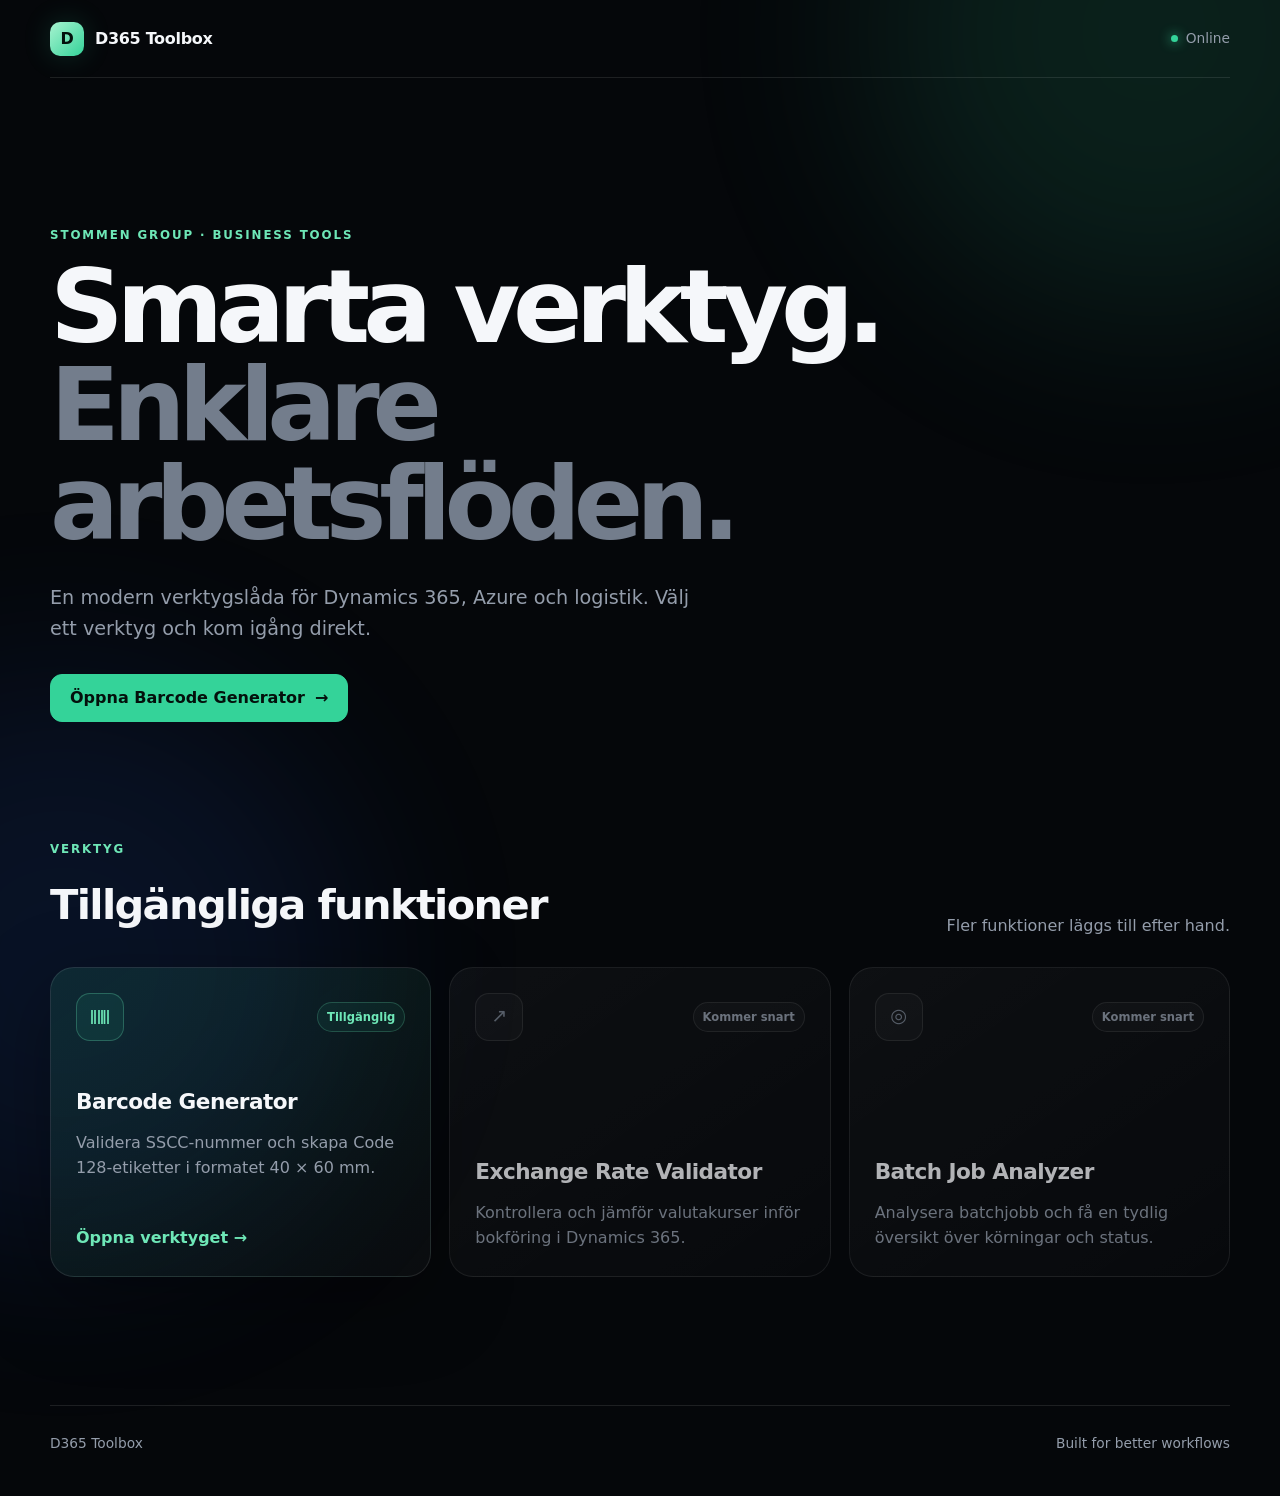
==== index.html @ 29e322dd "Add files via upload" ====
<!doctype html>
<html lang="sv">
<head>
  <meta charset="utf-8">
  <meta name="viewport" content="width=device-width, initial-scale=1">
  <meta name="theme-color" content="#05070a">
  <meta name="description" content="D365 Toolbox med praktiska verktyg för Dynamics 365 och logistik.">
  <title>D365 Toolbox</title>
  <link rel="stylesheet" href="site.css">
</head>
<body>
  <div class="ambient ambient-one" aria-hidden="true"></div>
  <div class="ambient ambient-two" aria-hidden="true"></div>

  <header class="site-header">
    <a class="brand" href="index.html" aria-label="D365 Toolbox startsida">
      <span class="brand-mark">D</span>
      <span>D365 Toolbox</span>
    </a>
    <span class="status"><span class="status-dot"></span>Online</span>
  </header>

  <main>
    <section class="hero">
      <p class="eyebrow">Stommen Group · Business tools</p>
      <h1>Smarta verktyg.<br><span>Enklare arbetsflöden.</span></h1>
      <p class="hero-copy">En modern verktygslåda för Dynamics 365, Azure och logistik. Välj ett verktyg och kom igång direkt.</p>
      <a class="primary-link" href="barcode.html">Öppna Barcode Generator <span aria-hidden="true">→</span></a>
    </section>

    <section class="tools-section" aria-labelledby="tools-heading">
      <div class="section-heading">
        <div>
          <p class="eyebrow">Verktyg</p>
          <h2 id="tools-heading">Tillgängliga funktioner</h2>
        </div>
        <p>Fler funktioner läggs till efter hand.</p>
      </div>

      <div class="tool-grid">
        <a class="tool-card featured" href="barcode.html">
          <div class="card-top">
            <span class="tool-icon" aria-hidden="true">
              <svg viewBox="0 0 24 24"><path d="M4 5v14M7 5v14M11 5v14M14 5v14M16.5 5v14M20 5v14"/></svg>
            </span>
            <span class="availability">Tillgänglig</span>
          </div>
          <div>
            <h3>Barcode Generator</h3>
            <p>Validera SSCC-nummer och skapa Code 128-etiketter i formatet 40 × 60 mm.</p>
          </div>
          <span class="card-action">Öppna verktyget <span aria-hidden="true">→</span></span>
        </a>

        <article class="tool-card muted-card" aria-label="Exchange Rate Validator kommer snart">
          <div class="card-top">
            <span class="tool-icon dim" aria-hidden="true">↗</span>
            <span class="availability coming">Kommer snart</span>
          </div>
          <div>
            <h3>Exchange Rate Validator</h3>
            <p>Kontrollera och jämför valutakurser inför bokföring i Dynamics 365.</p>
          </div>
        </article>

        <article class="tool-card muted-card" aria-label="Batch Job Analyzer kommer snart">
          <div class="card-top">
            <span class="tool-icon dim" aria-hidden="true">◎</span>
            <span class="availability coming">Kommer snart</span>
          </div>
          <div>
            <h3>Batch Job Analyzer</h3>
            <p>Analysera batchjobb och få en tydlig översikt över körningar och status.</p>
          </div>
        </article>
      </div>
    </section>
  </main>

  <footer class="site-footer">
    <span>D365 Toolbox</span>
    <span>Built for better workflows</span>
  </footer>
</body>
</html>
---- site.css ----
:root {
  color-scheme: dark;
  --bg: #05070a;
  --surface: rgba(15, 19, 25, .78);
  --surface-solid: #0f1319;
  --surface-hover: #151b23;
  --text: #f5f7fa;
  --muted: #949dab;
  --line: rgba(255, 255, 255, .1);
  --accent: #6ee7b7;
  --accent-strong: #34d399;
  --accent-dark: #04140e;
  --danger: #fb7185;
  --success: #6ee7b7;
  --radius-lg: 24px;
  --radius-md: 16px;
  --shadow: 0 24px 80px rgba(0, 0, 0, .35);
  font-family: Inter, ui-sans-serif, system-ui, -apple-system, BlinkMacSystemFont, "Segoe UI", sans-serif;
}

* { box-sizing: border-box; }
html { scroll-behavior: smooth; }
body {
  margin: 0;
  min-height: 100vh;
  overflow-x: hidden;
  background: var(--bg);
  color: var(--text);
  line-height: 1.6;
}
a { color: inherit; }
button, input { font: inherit; }
button, a { -webkit-tap-highlight-color: transparent; }

.ambient {
  position: fixed;
  z-index: -1;
  width: 36rem;
  height: 36rem;
  border-radius: 50%;
  filter: blur(100px);
  opacity: .12;
  pointer-events: none;
}
.ambient-one { top: -16rem; right: -10rem; background: #34d399; }
.ambient-two { bottom: -22rem; left: -14rem; background: #2563eb; }

.site-header,
.site-footer,
main {
  width: min(1180px, calc(100% - 40px));
  margin-inline: auto;
}

.site-header {
  min-height: 78px;
  display: flex;
  align-items: center;
  justify-content: space-between;
  border-bottom: 1px solid var(--line);
}
.brand {
  display: inline-flex;
  align-items: center;
  gap: 11px;
  text-decoration: none;
  font-weight: 750;
  letter-spacing: -.02em;
}
.brand-mark {
  width: 34px;
  height: 34px;
  display: grid;
  place-items: center;
  border-radius: 10px;
  color: #03110c;
  background: linear-gradient(135deg, #a7f3d0, #34d399);
  box-shadow: 0 0 28px rgba(52, 211, 153, .18);
}
.status {
  display: inline-flex;
  align-items: center;
  gap: 8px;
  color: var(--muted);
  font-size: .86rem;
}
.status-dot {
  width: 7px;
  height: 7px;
  border-radius: 50%;
  background: var(--accent-strong);
  box-shadow: 0 0 12px var(--accent-strong);
}

.hero { padding: clamp(76px, 12vw, 148px) 0 clamp(70px, 10vw, 118px); }
.eyebrow {
  margin: 0 0 13px;
  color: var(--accent);
  font-size: .74rem;
  font-weight: 800;
  letter-spacing: .16em;
  text-transform: uppercase;
}
.hero h1 {
  max-width: 880px;
  margin: 0;
  font-size: clamp(3rem, 8vw, 6.8rem);
  line-height: .96;
  letter-spacing: -.07em;
}
.hero h1 span { color: #737d8c; }
.hero-copy {
  max-width: 650px;
  margin: 30px 0;
  color: var(--muted);
  font-size: clamp(1rem, 2vw, 1.2rem);
}
.primary-link,
.button {
  min-height: 48px;
  display: inline-flex;
  align-items: center;
  justify-content: center;
  gap: 10px;
  padding: 0 19px;
  border: 1px solid var(--accent-strong);
  border-radius: 12px;
  background: var(--accent-strong);
  color: #04100c;
  font-weight: 800;
  text-decoration: none;
  cursor: pointer;
  transition: transform .2s ease, background .2s ease, border-color .2s ease;
}
.primary-link:hover,
.button:hover { transform: translateY(-2px); background: #6ee7b7; }

.tools-section { padding: 0 0 clamp(80px, 10vw, 130px); }
.section-heading {
  display: flex;
  align-items: end;
  justify-content: space-between;
  gap: 30px;
  margin-bottom: 28px;
}
.section-heading h2 { margin: 0; font-size: clamp(1.8rem, 4vw, 2.6rem); letter-spacing: -.04em; }
.section-heading > p { max-width: 330px; margin: 0; color: var(--muted); }
.tool-grid { display: grid; grid-template-columns: repeat(3, 1fr); gap: 18px; }
.tool-card {
  min-height: 310px;
  display: flex;
  flex-direction: column;
  justify-content: space-between;
  padding: 25px;
  border: 1px solid var(--line);
  border-radius: var(--radius-lg);
  background: linear-gradient(145deg, rgba(255,255,255,.055), rgba(255,255,255,.018));
  box-shadow: var(--shadow);
  text-decoration: none;
  transition: transform .24s ease, border-color .24s ease, background .24s ease;
}
a.tool-card:hover { transform: translateY(-6px); border-color: rgba(110, 231, 183, .48); background: var(--surface-hover); }
.featured { background: linear-gradient(145deg, rgba(52,211,153,.12), rgba(255,255,255,.025)); }
.card-top { display: flex; align-items: center; justify-content: space-between; gap: 12px; }
.tool-icon {
  width: 48px;
  height: 48px;
  display: grid;
  place-items: center;
  border: 1px solid rgba(110,231,183,.28);
  border-radius: 14px;
  background: rgba(52,211,153,.09);
  color: var(--accent);
  font-size: 1.2rem;
}
.tool-icon svg { width: 24px; height: 24px; fill: none; stroke: currentColor; stroke-width: 1.7; }
.tool-icon.dim { color: #77808e; border-color: var(--line); background: rgba(255,255,255,.03); }
.availability {
  padding: 5px 9px;
  border: 1px solid rgba(110,231,183,.22);
  border-radius: 999px;
  color: var(--accent);
  background: rgba(52,211,153,.07);
  font-size: .72rem;
  font-weight: 800;
}
.availability.coming { color: var(--muted); border-color: var(--line); background: rgba(255,255,255,.03); }
.tool-card h3 { margin: 0 0 10px; font-size: 1.35rem; letter-spacing: -.025em; }
.tool-card p { margin: 0; color: var(--muted); }
.card-action { color: var(--accent); font-weight: 750; }
.muted-card { opacity: .72; box-shadow: none; }

.site-footer {
  padding: 26px 0 42px;
  display: flex;
  justify-content: space-between;
  gap: 20px;
  border-top: 1px solid var(--line);
  color: var(--muted);
  font-size: .86rem;
}

/* Barcode page */
.tool-main { padding: clamp(44px, 8vw, 86px) 0 90px; }
.back-link { display: inline-flex; gap: 8px; margin-bottom: 25px; color: var(--muted); text-decoration: none; }
.back-link:hover { color: var(--text); }
.tool-layout { display: grid; grid-template-columns: minmax(0, 1fr) minmax(280px, 430px); gap: clamp(28px, 6vw, 76px); align-items: start; }
.tool-copy h1 { margin: 0; font-size: clamp(2.6rem, 7vw, 5.4rem); line-height: 1; letter-spacing: -.06em; }
.tool-copy > p:not(.eyebrow) { max-width: 580px; color: var(--muted); font-size: 1.04rem; }
.form-card, .preview-card {
  margin-top: 34px;
  padding: clamp(20px, 4vw, 30px);
  border: 1px solid var(--line);
  border-radius: var(--radius-lg);
  background: var(--surface);
  backdrop-filter: blur(18px);
}
.form-card label { display: block; margin-bottom: 9px; font-weight: 750; }
.input-row { display: flex; gap: 10px; }
input {
  min-width: 0;
  flex: 1;
  min-height: 48px;
  padding: 0 15px;
  border: 1px solid #38414d;
  border-radius: 12px;
  outline: 0;
  background: #090c10;
  color: var(--text);
}
input:focus { border-color: var(--accent-strong); box-shadow: 0 0 0 4px rgba(52,211,153,.1); }
input.invalid { border-color: var(--danger); }
.message { min-height: 1.5em; margin: 10px 0 0; font-size: .9rem; }
.message.error { color: var(--danger); }
.message.success { color: var(--success); }
.preview-card { margin-top: 0; }
.preview-card h2 { margin: 0 0 6px; font-size: 1.12rem; }
.preview-card > p { margin: 0 0 22px; color: var(--muted); font-size: .9rem; }
.label-stage {
  min-height: 330px;
  display: grid;
  place-items: center;
  padding: 24px;
  border: 1px dashed #303945;
  border-radius: 18px;
  background: #090c10;
}
.barcode-label {
  width: 40mm;
  height: 60mm;
  padding: 4mm 2mm;
  overflow: hidden;
  display: flex;
  flex-direction: column;
  align-items: center;
  justify-content: center;
  border-radius: 2px;
  background: #fff;
  color: #000;
  box-shadow: 0 14px 34px rgba(0,0,0,.42);
}
.barcode { display: block; width: 36mm; max-width: 36mm; height: 28mm; }
.human-readable { width: 100%; margin-top: 3mm; font-family: Arial, sans-serif; font-size: 9pt; font-weight: 700; letter-spacing: .15mm; text-align: center; white-space: nowrap; }
.placeholder-text { max-width: 230px; color: #707987; text-align: center; }
.actions { display: grid; grid-template-columns: 1fr 1fr; gap: 10px; margin-top: 16px; }
.actions .button { width: 100%; border-color: #38414d; background: #151a21; color: var(--text); }
.actions .button:hover { background: #202732; }
.actions .button:last-child { grid-column: 1 / -1; }

@media (max-width: 900px) {
  .tool-grid { grid-template-columns: 1fr 1fr; }
  .tool-card:first-child { grid-column: 1 / -1; }
  .tool-layout { grid-template-columns: 1fr; }
  .preview-card { max-width: 520px; }
}
@media (max-width: 620px) {
  .site-header, .site-footer, main { width: min(100% - 28px, 1180px); }
  .site-header { min-height: 68px; }
  .status { display: none; }
  .hero { padding-top: 68px; }
  .hero h1 { font-size: clamp(2.8rem, 15vw, 4.4rem); }
  .section-heading { align-items: start; flex-direction: column; }
  .tool-grid { grid-template-columns: 1fr; }
  .tool-card:first-child { grid-column: auto; }
  .tool-card { min-height: 280px; }
  .site-footer { flex-direction: column; }
  .input-row { flex-direction: column; }
  .input-row .button { width: 100%; }
  .actions { grid-template-columns: 1fr; }
  .actions .button:last-child { grid-column: auto; }
  .label-stage { min-height: 300px; padding: 16px; }
}

@page { size: 40mm 60mm; margin: 0; }
@media print {
  html, body { width: 40mm; height: 60mm; margin: 0; padding: 0; background: #fff; }
  body * { visibility: hidden !important; }
  #label, #label * { visibility: visible !important; }
  #label { position: absolute; inset: 0; width: 40mm; height: 60mm; margin: 0; border: 0; box-shadow: none; }
}
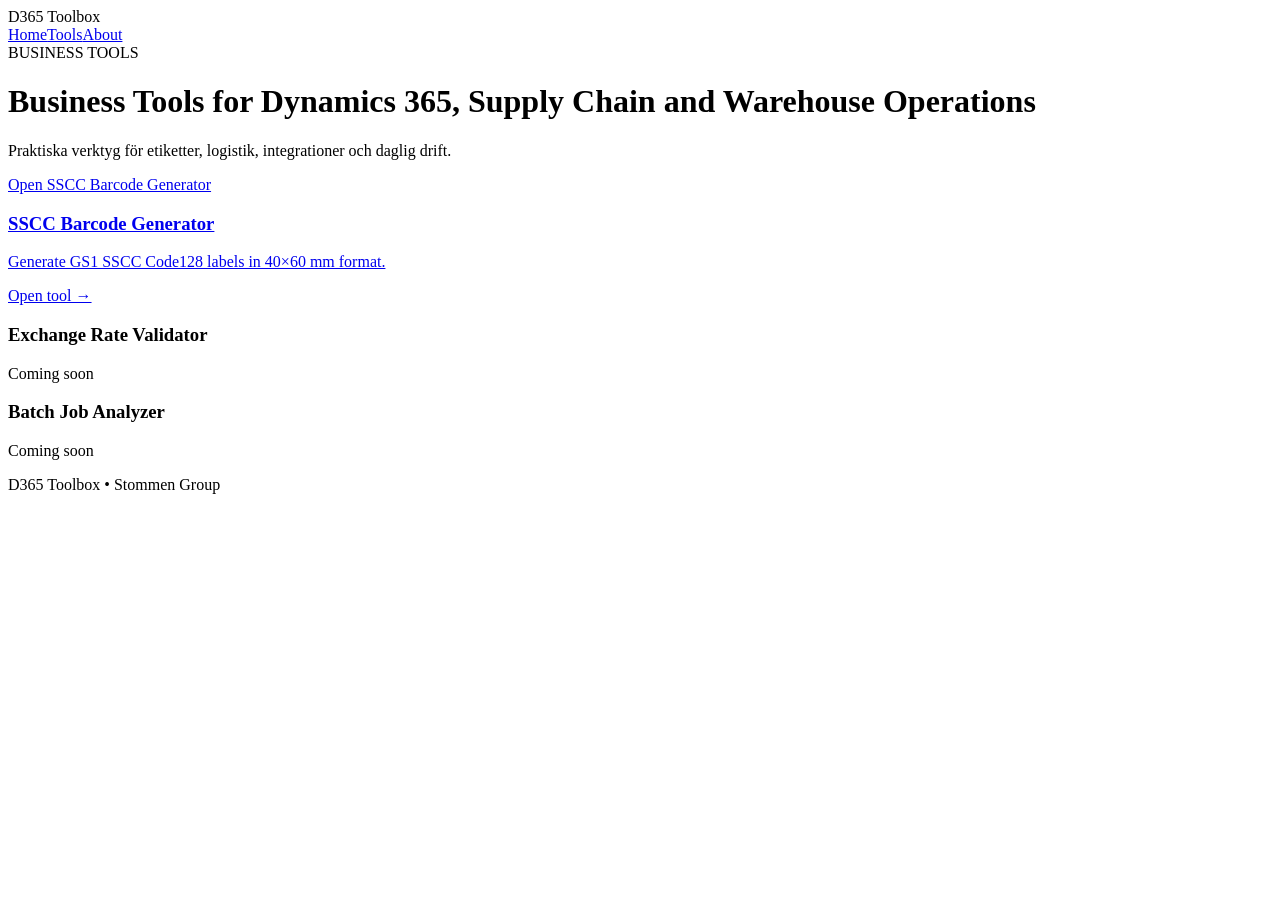
==== commit 1274d2de: "Add files via upload" ====
--- a/index.html
+++ b/index.html
@@ -1,85 +1 @@
-<!doctype html>
-<html lang="sv">
-<head>
-  <meta charset="utf-8">
-  <meta name="viewport" content="width=device-width, initial-scale=1">
-  <meta name="theme-color" content="#05070a">
-  <meta name="description" content="D365 Toolbox med praktiska verktyg för Dynamics 365 och logistik.">
-  <title>D365 Toolbox</title>
-  <link rel="stylesheet" href="site.css">
-</head>
-<body>
-  <div class="ambient ambient-one" aria-hidden="true"></div>
-  <div class="ambient ambient-two" aria-hidden="true"></div>
-
-  <header class="site-header">
-    <a class="brand" href="index.html" aria-label="D365 Toolbox startsida">
-      <span class="brand-mark">D</span>
-      <span>D365 Toolbox</span>
-    </a>
-    <span class="status"><span class="status-dot"></span>Online</span>
-  </header>
-
-  <main>
-    <section class="hero">
-      <p class="eyebrow">Stommen Group · Business tools</p>
-      <h1>Smarta verktyg.<br><span>Enklare arbetsflöden.</span></h1>
-      <p class="hero-copy">En modern verktygslåda för Dynamics 365, Azure och logistik. Välj ett verktyg och kom igång direkt.</p>
-      <a class="primary-link" href="barcode.html">Öppna Barcode Generator <span aria-hidden="true">→</span></a>
-    </section>
-
-    <section class="tools-section" aria-labelledby="tools-heading">
-      <div class="section-heading">
-        <div>
-          <p class="eyebrow">Verktyg</p>
-          <h2 id="tools-heading">Tillgängliga funktioner</h2>
-        </div>
-        <p>Fler funktioner läggs till efter hand.</p>
-      </div>
-
-      <div class="tool-grid">
-        <a class="tool-card featured" href="barcode.html">
-          <div class="card-top">
-            <span class="tool-icon" aria-hidden="true">
-              <svg viewBox="0 0 24 24"><path d="M4 5v14M7 5v14M11 5v14M14 5v14M16.5 5v14M20 5v14"/></svg>
-            </span>
-            <span class="availability">Tillgänglig</span>
-          </div>
-          <div>
-            <h3>Barcode Generator</h3>
-            <p>Validera SSCC-nummer och skapa Code 128-etiketter i formatet 40 × 60 mm.</p>
-          </div>
-          <span class="card-action">Öppna verktyget <span aria-hidden="true">→</span></span>
-        </a>
-
-        <article class="tool-card muted-card" aria-label="Exchange Rate Validator kommer snart">
-          <div class="card-top">
-            <span class="tool-icon dim" aria-hidden="true">↗</span>
-            <span class="availability coming">Kommer snart</span>
-          </div>
-          <div>
-            <h3>Exchange Rate Validator</h3>
-            <p>Kontrollera och jämför valutakurser inför bokföring i Dynamics 365.</p>
-          </div>
-        </article>
-
-        <article class="tool-card muted-card" aria-label="Batch Job Analyzer kommer snart">
-          <div class="card-top">
-            <span class="tool-icon dim" aria-hidden="true">◎</span>
-            <span class="availability coming">Kommer snart</span>
-          </div>
-          <div>
-            <h3>Batch Job Analyzer</h3>
-            <p>Analysera batchjobb och få en tydlig översikt över körningar och status.</p>
-          </div>
-        </article>
-      </div>
-    </section>
-  </main>
-
-  <footer class="site-footer">
-    <span>D365 Toolbox</span>
-    <span>Built for better workflows</span>
-  </footer>
-</body>
-</html>
+<!doctype html><html lang='sv'><head><meta charset='utf-8'><meta name='viewport' content='width=device-width,initial-scale=1'><title>D365 Toolbox</title><link rel='stylesheet' href='business-site.css'></head><body><header class='top'><div class='logo'>D365 Toolbox</div><nav><a href='index.html'>Home</a><a href='#tools'>Tools</a><a href='#about'>About</a></nav></header><main class='hero'><div><div class='tag'>BUSINESS TOOLS</div><h1>Business Tools for Dynamics 365, Supply Chain and Warehouse Operations</h1><p>Praktiska verktyg för etiketter, logistik, integrationer och daglig drift.</p><a class='btn' href='barcode.html'>Open SSCC Barcode Generator</a></div></main><section id='tools' class='cards'><a class='card' href='barcode.html'><h3>SSCC Barcode Generator</h3><p>Generate GS1 SSCC Code128 labels in 40×60 mm format.</p><span>Open tool →</span></a><div class='card disabled'><h3>Exchange Rate Validator</h3><p>Coming soon</p></div><div class='card disabled'><h3>Batch Job Analyzer</h3><p>Coming soon</p></div></section><footer id='about'>D365 Toolbox • Stommen Group</footer></body></html>
